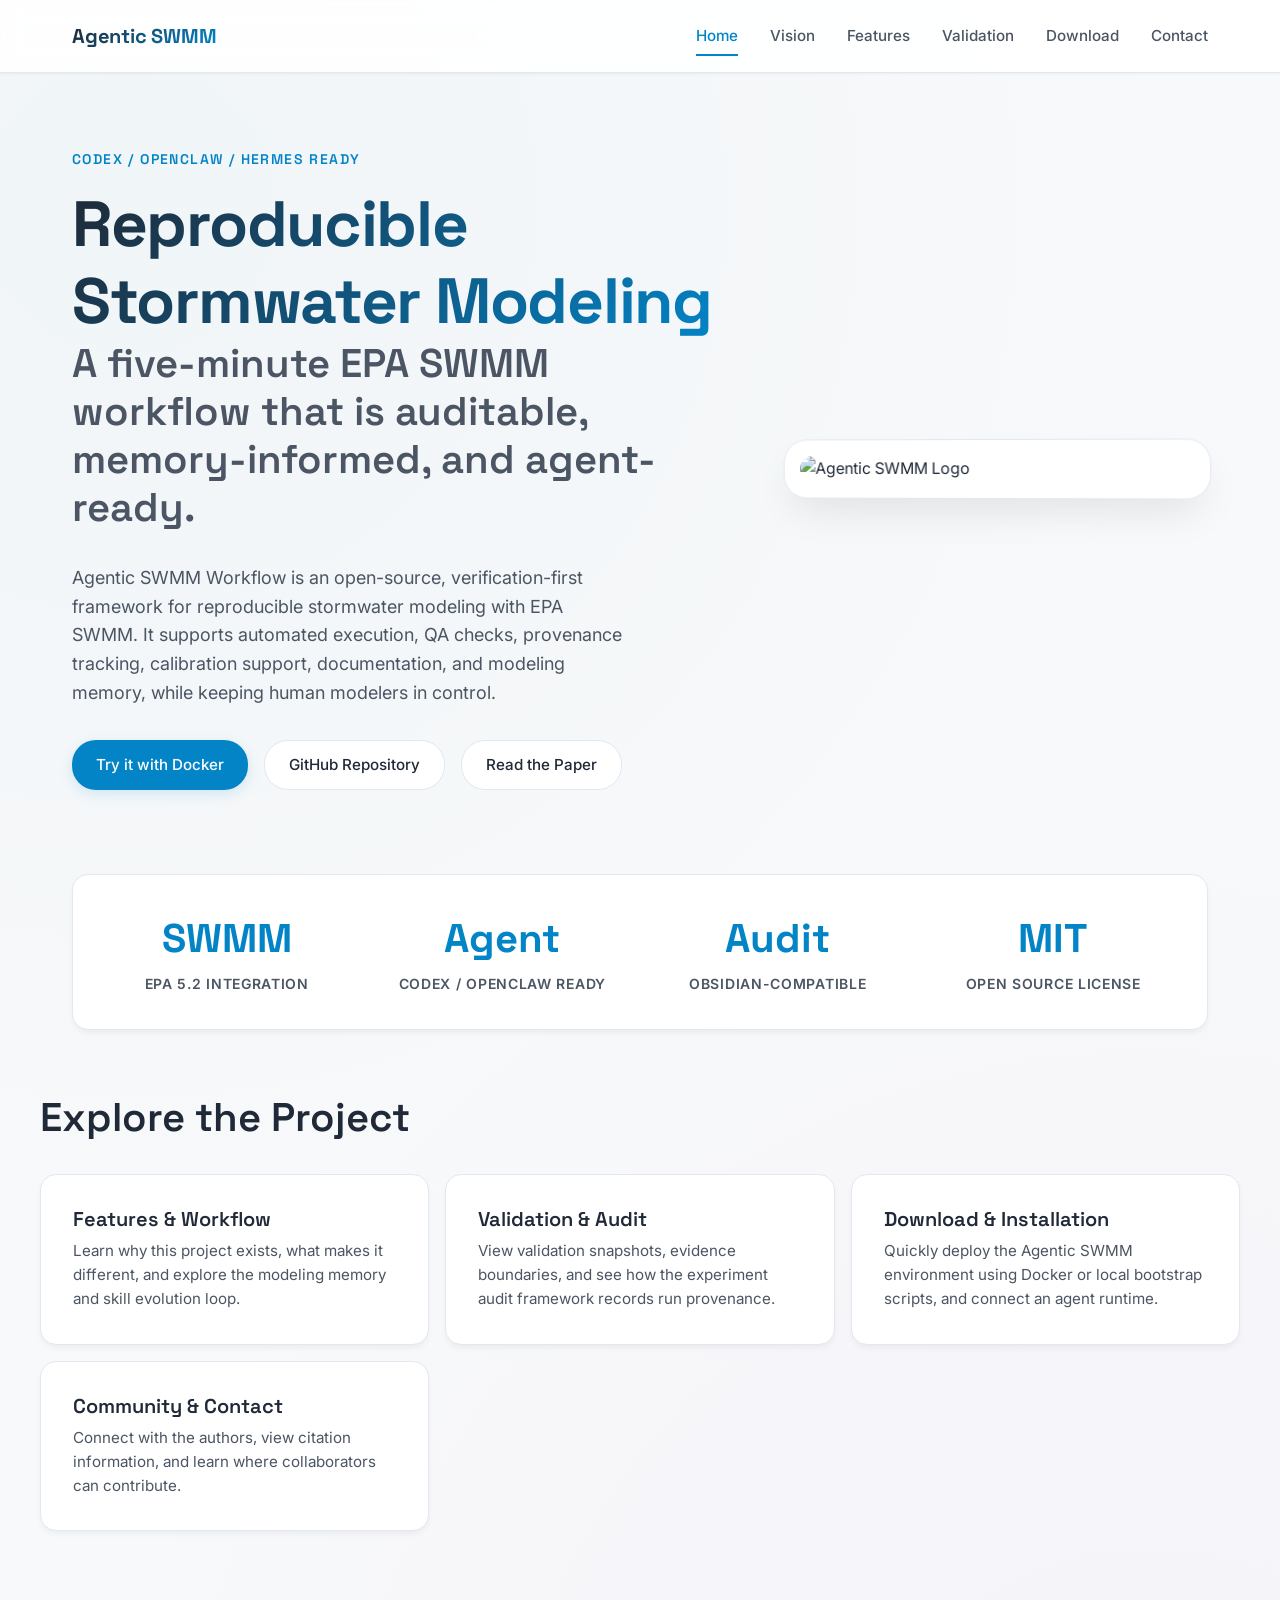
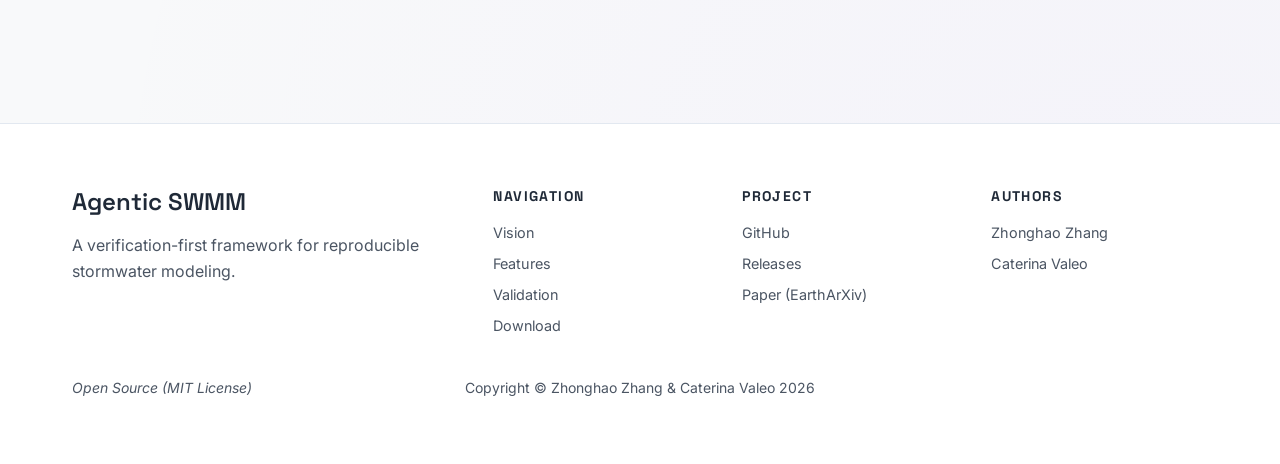
==== index.html @ b085cb1a "Initial commit: Agentic SWMM website and website builder skill" ====
<!DOCTYPE html>
<html lang="en">

<head>
    <meta charset="utf-8" />
    <meta name="viewport" content="width=device-width, initial-scale=1" />
    <link rel="icon" type="image/png" href="assets/favicon.png">
    <title>Agentic SWMM Workflow | Reproducible Stormwater Modeling</title>
    <meta name="description"
        content="An open-source, verification-first framework for reproducible stormwater modeling with EPA SWMM. Codex, OpenClaw, or Hermes ready." />
    <meta name="keywords"
        content="Agentic SWMM, EPA SWMM, Stormwater Modeling, OpenClaw, Codex, Reproducible Workflow">
    
    <!-- Open Graph Meta Tags for LinkedIn/Twitter -->
    <meta property="og:title" content="Agentic SWMM Workflow | Reproducible Stormwater Modeling" />
    <meta property="og:description" content="Moving from simply running models to a memory-informed, auditable, and reproducible stormwater modeling workflow. EPA SWMM agentic wrapper." />
    <meta property="og:image" content="https://raw.githubusercontent.com/Zhonghao1995/agentic-swmm-workflow/main/docs/figs/agentic_swmm_logo.png" />
    <meta property="og:type" content="website" />

    <!-- Fonts -->
    <link rel="preconnect" href="https://fonts.googleapis.com">
    <link rel="preconnect" href="https://fonts.gstatic.com" crossorigin>
    <link
        href="https://fonts.googleapis.com/css2?family=Inter:wght@400;500;600&family=Space+Grotesk:wght@500;600;700&display=swap"
        rel="stylesheet">

    <!-- CSS -->
    <link rel="stylesheet" href="styles.css">
</head>

<body>

    <!-- Navigation -->
    <nav class="navbar">
        <div class="nav-container">
            <a href="index.html" class="nav-brand">
                <span class="text-gradient">Agentic SWMM</span>
            </a>
            <button class="menu-toggle" aria-label="Toggle navigation">☰</button>
            <div class="nav-menu">
                <a href="index.html" class="nav-link active">Home</a>
                <a href="vision.html" class="nav-link">Vision</a>
                <a href="features.html" class="nav-link">Features</a>
                <a href="validation.html" class="nav-link">Validation</a>
                <a href="download.html" class="nav-link">Download</a>
                <a href="contact.html" class="nav-link">Contact</a>
            </div>
        </div>
    </nav>

    <!-- Main Content -->
    <main>
        <!-- Hero Section -->
        <section class="hero">
            <div class="container hero-grid">
                <div class="hero-content">
                    <span class="hero-tagline">Codex / OpenClaw / Hermes Ready</span>
                    <h1 class="text-gradient">Reproducible Stormwater Modeling</h1>
                    <h2 class="hero-subtitle text-muted">A five-minute EPA SWMM workflow that is auditable, memory-informed, and agent-ready.</h2>
                    <p class="hero-description">
                        Agentic SWMM Workflow is an open-source, verification-first framework for reproducible stormwater modeling with EPA SWMM. It supports automated execution, QA checks, provenance tracking, calibration support, documentation, and modeling memory, while keeping human modelers in control.
                    </p>
                    <div class="btn-group">
                        <a href="download.html" class="btn btn-primary">Try it with Docker</a>
                        <a href="https://github.com/Zhonghao1995/agentic-swmm-workflow" target="_blank" class="btn btn-outline">GitHub Repository</a>
                        <a href="https://doi.org/10.31223/X5F47G" target="_blank" class="btn btn-outline">Read the Paper</a>
                    </div>
                </div>
                <div class="hero-visual">
                    <img src="https://raw.githubusercontent.com/Zhonghao1995/agentic-swmm-workflow/main/docs/figs/agentic_swmm_logo.png" alt="Agentic SWMM Logo">
                </div>
            </div>
        </section>

        <!-- Stats Section -->
        <section class="container">
            <div class="stats-grid">
                <div class="stat-item">
                    <span class="stat-number">SWMM</span>
                    <span class="stat-label">EPA 5.2 Integration</span>
                </div>
                <div class="stat-item">
                    <span class="stat-number">Agent</span>
                    <span class="stat-label">Codex / OpenClaw Ready</span>
                </div>
                <div class="stat-item">
                    <span class="stat-number">Audit</span>
                    <span class="stat-label">Obsidian-compatible</span>
                </div>
                <div class="stat-item">
                    <span class="stat-number">MIT</span>
                    <span class="stat-label">Open Source License</span>
                </div>
            </div>
        </section>

        <!-- Featured Actions -->
        <section class="section container">
            <h2>Explore the Project</h2>
            <div class="card-grid">
                <a href="features.html" class="card">
                    <h3 class="card-title">Features & Workflow</h3>
                    <p class="card-text">Learn why this project exists, what makes it different, and explore the modeling memory and skill evolution loop.</p>
                </a>
                <a href="validation.html" class="card">
                    <h3 class="card-title">Validation & Audit</h3>
                    <p class="card-text">View validation snapshots, evidence boundaries, and see how the experiment audit framework records run provenance.</p>
                </a>
                <a href="download.html" class="card">
                    <h3 class="card-title">Download & Installation</h3>
                    <p class="card-text">Quickly deploy the Agentic SWMM environment using Docker or local bootstrap scripts, and connect an agent runtime.</p>
                </a>
                <a href="contact.html" class="card">
                    <h3 class="card-title">Community & Contact</h3>
                    <p class="card-text">Connect with the authors, view citation information, and learn where collaborators can contribute.</p>
                </a>
            </div>
        </section>
    </main>

    <!-- Footer -->
    <footer class="footer">
        <div class="container footer-grid">
            <div class="footer-brand">
                <h2>Agentic SWMM</h2>
                <p class="text-muted">A verification-first framework for reproducible stormwater modeling.</p>
            </div>
            <div class="footer-links">
                <div class="footer-col">
                    <h4>Navigation</h4>
                    <a href="vision.html">Vision</a>
                    <a href="features.html">Features</a>
                    <a href="validation.html">Validation</a>
                    <a href="download.html">Download</a>
                </div>
                <div class="footer-col">
                    <h4>Project</h4>
                    <a href="https://github.com/Zhonghao1995/agentic-swmm-workflow" target="_blank">GitHub</a>
                    <a href="https://github.com/Zhonghao1995/agentic-swmm-workflow/releases/latest" target="_blank">Releases</a>
                    <a href="https://doi.org/10.31223/X5F47G" target="_blank">Paper (EarthArXiv)</a>
                </div>
                <div class="footer-col">
                    <h4>Authors</h4>
                    <a href="https://github.com/Zhonghao1995" target="_blank">Zhonghao Zhang</a>
                    <a href="https://valeoc.ca" target="_blank">Caterina Valeo</a>
                </div>
            </div>
        </div>
        <div class="copyright text-muted text-sm container"
            style="margin-top: 2rem; padding-bottom: 2rem; display: flex; justify-content: space-between; align-items: center; flex-wrap: wrap;">
            <div style="font-style: italic; flex: 1; text-align: left;">Open Source (MIT License)</div>
            <div style="flex: 1; text-align: center;">
                Copyright &copy; Zhonghao Zhang & Caterina Valeo 2026
            </div>
            <div style="flex: 1;"></div>
        </div>
    </footer>

    <script>
        // Simple mobile menu toggle
        document.querySelector('.menu-toggle').addEventListener('click', () => {
            document.querySelector('.nav-menu').classList.toggle('active');
        });
    </script>
</body>
</html>
---- styles.css ----
/* 
   Modern Light Academic Aesthetic 
   Refined for Production - 2024
*/

:root {
    /* Color Palette - LIGHT THEME */
    --bg-deep: #f8f9fa;
    /* Soft Off-White */
    --bg-surface: rgba(255, 255, 255, 0.85);
    --bg-card: #ffffff;
    --bg-card-hover: #f1f5f9;

    --text-primary: #1f2937;
    /* Deep Charcoal */
    --text-secondary: #4b5563;
    /* Slate */
    --text-tertiary: #64748b;

    --accent-primary: #0284c7;
    /* Cerulean Blue */
    --accent-glow: rgba(2, 132, 199, 0.15);

    --border-subtle: #e2e8f0;
    --border-highlight: #bae6fd;

    /* Typography */
    --font-heading: 'Space Grotesk', system-ui, sans-serif;
    --font-body: 'Inter', system-ui, sans-serif;

    /* Spacing */
    --space-xs: 0.5rem;
    --space-sm: 1rem;
    --space-md: 2rem;
    --space-lg: 4rem;
    --space-xl: 8rem;

    /* Radius */
    --radius-sm: 8px;
    --radius-md: 16px;
    --radius-lg: 24px;

    /* Animation */
    --ease-out: cubic-bezier(0.215, 0.61, 0.355, 1);
}

/* Reset & Base */
*,
*::before,
*::after {
    box-sizing: border-box;
    margin: 0;
    padding: 0;
}

html {
    scroll-behavior: smooth;
    font-size: 16px;
}

body {
    background-color: var(--bg-deep);
    color: var(--text-primary);
    font-family: var(--font-body);
    line-height: 1.6;
    overflow-x: hidden;
    background-image:
        radial-gradient(circle at 10% 10%, rgba(2, 132, 199, 0.03) 0%, transparent 50%),
        radial-gradient(circle at 90% 90%, rgba(124, 58, 237, 0.03) 0%, transparent 50%);
    min-height: 100vh;
}

img {
    max-width: 100%;
    display: block;
}

a {
    text-decoration: none;
    color: inherit;
    transition: all 0.2s var(--ease-out);
}

ul {
    list-style: none;
}

/* Typography */
h1,
h2,
h3,
h4,
h5,
h6 {
    font-family: var(--font-heading);
    color: var(--text-primary);
    line-height: 1.2;
}

h1 {
    font-size: clamp(2.5rem, 5vw, 4rem);
    font-weight: 700;
    letter-spacing: -0.02em;
}

h2 {
    font-size: clamp(1.8rem, 4vw, 2.5rem);
    font-weight: 600;
    margin-bottom: var(--space-md);
}

h3 {
    font-size: 1.5rem;
    font-weight: 600;
}

.text-gradient {
    /* More subtle gradient for light mode */
    background: linear-gradient(135deg, var(--text-primary) 0%, var(--accent-primary) 100%);
    -webkit-background-clip: text;
    background-clip: text;
    -webkit-text-fill-color: transparent;
}

.text-muted {
    color: var(--text-secondary);
}

.text-sm {
    font-size: 0.875rem;
}

/* Components: Navigation */
.navbar {
    position: fixed;
    top: 0;
    left: 0;
    width: 100%;
    z-index: 1000;
    padding: var(--space-sm) 0;
    background: rgba(255, 255, 255, 0.9);
    backdrop-filter: blur(12px);
    border-bottom: 1px solid var(--border-subtle);
    box-shadow: 0 1px 3px rgba(0, 0, 0, 0.05);
    /* Added subtle shadow */
}

/* Language Switcher */
.language-switcher {
    padding: 2px;
    background: var(--bg-deep);
    border: 1px solid var(--border-subtle);
    border-radius: 999px;
    display: flex;
    gap: 4px;
}

.lang-btn {
    padding: 4px 12px;
    border-radius: 999px;
    font-size: 0.8rem;
    font-weight: 500;
    color: var(--text-secondary);
    transition: all 0.2s;
    cursor: pointer;
    line-height: 1.2;
}

.lang-btn:hover {
    color: var(--text-primary);
}

.lang-btn.active {
    background: #fff;
    color: var(--accent-primary);
    box-shadow: 0 1px 3px rgba(0, 0, 0, 0.1);
    font-weight: 600;
}

.nav-container {
    max-width: 1200px;
    margin: 0 auto;
    padding: 0 var(--space-md);
    display: flex;
    justify-content: space-between;
    align-items: center;
}

.nav-brand {
    font-family: var(--font-heading);
    font-weight: 700;
    font-size: 1.25rem;
    letter-spacing: -0.01em;
}

.nav-menu {
    display: flex;
    gap: var(--space-md);
}

.nav-link {
    font-size: 0.95rem;
    color: var(--text-secondary);
    position: relative;
    padding: 0.5rem 0;
    font-weight: 500;
}

.nav-link::after {
    content: '';
    position: absolute;
    bottom: 0;
    left: 0;
    width: 0;
    height: 2px;
    background: var(--accent-primary);
    transition: width 0.3s var(--ease-out);
}

.nav-link:hover,
.nav-link.active {
    color: var(--accent-primary);
    /* Changed to accent color for better visibility */
}

.nav-link:hover::after,
.nav-link.active::after {
    width: 100%;
}

/* Mobile Menu Toggle */
.menu-toggle {
    display: none;
    background: none;
    border: none;
    color: var(--text-primary);
    font-size: 1.5rem;
    cursor: pointer;
}

/* Layout Containers */
.container {
    max-width: 1200px;
    margin: 0 auto;
    padding: 0 var(--space-md);
}

.section {
    padding: var(--space-lg) 0;
    /* Reduced vertical padding for density */
}

/* Hero Section */
.hero {
    min-height: 90vh;
    display: flex;
    align-items: center;
    padding-top: var(--space-xl);
}

.hero-grid {
    display: grid;
    grid-template-columns: 1.2fr 0.8fr;
    gap: var(--space-lg);
    align-items: center;
}

.hero-content {
    animation: fadeIn 0.8s var(--ease-out);
}

.hero-tagline {
    font-family: var(--font-heading);
    text-transform: uppercase;
    letter-spacing: 0.1em;
    font-size: 0.875rem;
    color: var(--accent-primary);
    margin-bottom: var(--space-sm);
    display: block;
    font-weight: 600;
}

.hero-description {
    font-size: 1.125rem;
    color: var(--text-secondary);
    margin-bottom: var(--space-md);
    max-width: 50ch;
}

.btn-group {
    display: flex;
    gap: var(--space-sm);
}

.btn {
    display: inline-flex;
    align-items: center;
    justify-content: center;
    padding: 0.75rem 1.5rem;
    border-radius: var(--radius-lg);
    font-weight: 500;
    transition: all 0.3s var(--ease-out);
    font-size: 0.95rem;
}

.btn-primary {
    background: var(--accent-primary);
    color: #fff;
    /* White text for primary button */
    box-shadow: 0 4px 14px var(--accent-glow);
}

.btn-primary:hover {
    transform: translateY(-2px);
    box-shadow: 0 6px 20px var(--accent-glow);
    background: #0ea5e9;
    /* Slightly lighter shade on hover */
}

.btn-outline {
    border: 1px solid var(--border-subtle);
    background: #fff;
    color: var(--text-primary);
}

.btn-outline:hover {
    border-color: var(--accent-primary);
    color: var(--accent-primary);
    background: var(--bg-deep);
}

/* Hero Visual */
.hero-visual {
    position: relative;
    padding: var(--space-sm);
    background: #fff;
    border: 1px solid var(--border-subtle);
    border-radius: var(--radius-lg);
    box-shadow: 0 20px 40px -10px rgba(0, 0, 0, 0.1);
    transform: perspective(1000px) rotateY(-5deg);
    transition: transform 0.5s var(--ease-out);
    animation: float 6s ease-in-out infinite;
}

.hero-visual:hover {
    transform: perspective(1000px) rotateY(0deg);
}

.hero-visual img {
    border-radius: calc(var(--radius-lg) - 4px);
    width: 100%;
    height: auto;
}

/* Cards */
.card-grid {
    display: grid;
    grid-template-columns: repeat(auto-fit, minmax(320px, 1fr));
    /* Increased min-width for density */
    gap: var(--space-sm);
    /* Tighter gap */
}

.card {
    background: var(--bg-card);
    border: 1px solid var(--border-subtle);
    border-radius: var(--radius-md);
    padding: var(--space-md);
    transition: all 0.3s var(--ease-out);
    position: relative;
    overflow: hidden;
    box-shadow: 0 4px 6px -1px rgba(0, 0, 0, 0.05);
}

.card:hover {
    border-color: var(--accent-primary);
    transform: translateY(-5px);
    box-shadow: 0 10px 30px -5px rgba(0, 0, 0, 0.1);
}

.card-title {
    font-size: 1.25rem;
    margin-bottom: var(--space-xs);
    color: var(--text-primary);
}

.card-meta {
    font-size: 0.875rem;
    color: var(--accent-primary);
    margin-bottom: var(--space-sm);
    display: block;
    font-weight: 500;
}

.card-text {
    color: var(--text-secondary);
    font-size: 0.95rem;
}

/* Stats */
.stats-grid {
    display: grid;
    grid-template-columns: repeat(4, 1fr);
    gap: var(--space-md);
    margin-top: var(--space-lg);
    padding: var(--space-md);
    background: #fff;
    border: 1px solid var(--border-subtle);
    border-radius: var(--radius-md);
    box-shadow: 0 4px 6px -1px rgba(0, 0, 0, 0.05);
}

.stat-item {
    text-align: center;
}

.stat-number {
    font-family: var(--font-heading);
    font-size: 2.5rem;
    font-weight: 700;
    color: var(--accent-primary);
    display: block;
}

.stat-label {
    font-size: 0.875rem;
    color: var(--text-secondary);
    text-transform: uppercase;
    letter-spacing: 0.05em;
    font-weight: 600;
}

/* News List */
.news-item {
    display: flex;
    gap: var(--space-md);
    padding: var(--space-md) 0;
    border-bottom: 1px solid var(--border-subtle);
    align-items: baseline;
}

.news-date {
    font-family: var(--font-heading);
    color: var(--accent-primary);
    font-weight: 600;
    min-width: 100px;
}

.news-content h3 {
    font-size: 1.1rem;
    margin-bottom: 0.25rem;
}

/* Scrolling News Ticker */
.news-ticker-section {
    width: 100%;
    background: #fff;
    border-top: 1px solid var(--border-subtle);
    border-bottom: 1px solid var(--border-subtle);
    padding: 0.75rem 0;
    overflow: hidden;
    position: relative;
    margin-bottom: var(--space-lg);
}

.ticker-wrap {
    width: 100%;
    overflow: hidden;
    white-space: nowrap;
}

.ticker {
    display: inline-block;
    animation: ticker 60s linear infinite;
    padding-left: 100%;
    /* Start off-screen */
}

.ticker-item {
    display: inline-block;
    padding: 0 2rem;
    font-size: 0.95rem;
    color: var(--text-secondary);
    border-right: 1px solid var(--border-subtle);
}

.ticker-item strong {
    color: var(--accent-primary);
    margin-right: 0.5rem;
}

@keyframes ticker {
    0% {
        transform: translate3d(0, 0, 0);
    }

    100% {
        transform: translate3d(-100%, 0, 0);
    }
}

/* Footer */
.footer {
    border-top: 1px solid var(--border-subtle);
    padding: var(--space-lg) 0 var(--space-md);
    margin-top: var(--space-xl);
    background: #fff;
}

.footer-grid {
    display: grid;
    grid-template-columns: 1fr 2fr;
    gap: var(--space-lg);
}

.footer-brand h2 {
    font-size: 1.5rem;
    margin-bottom: var(--space-sm);
}

.footer-links {
    display: grid;
    grid-template-columns: repeat(3, 1fr);
    gap: var(--space-md);
}

.footer-col h4 {
    color: var(--text-primary);
    font-size: 0.875rem;
    text-transform: uppercase;
    margin-bottom: var(--space-sm);
    letter-spacing: 0.1em;
    font-weight: 700;
}

.footer-col a {
    display: block;
    color: var(--text-secondary);
    margin-bottom: 0.5rem;
    font-size: 0.9rem;
}

.footer-col a:hover {
    color: var(--accent-primary);
}

/* Animations */
@keyframes fadeIn {
    from {
        opacity: 0;
        transform: translateY(20px);
    }

    to {
        opacity: 1;
        transform: translateY(0);
    }
}

@keyframes float {

    0%,
    100% {
        transform: perspective(1000px) rotateY(-5deg) translateY(0);
    }

    50% {
        transform: perspective(1000px) rotateY(-5deg) translateY(-15px);
    }
}

/* Responsive */
@media (max-width: 768px) {
    .menu-toggle {
        display: block;
    }

    .container,
    .nav-container {
        padding-left: 1rem;
        padding-right: 1rem;
    }

    /* Fix Hero Button Group on Mobile */
    .btn-group {
        flex-wrap: wrap;
        gap: 0.5rem;
    }

    .btn {
        /* Ensure buttons don't overflow */
        flex: 1 1 auto;
        text-align: center;
        justify-content: center;
        padding: 0.6rem 1rem;
    }

    /* Reduce White Space on Mobile */
    .section {
        padding: var(--space-md) 0;
    }

    .hero {
        min-height: auto;
        padding-top: var(--space-lg);
        padding-bottom: var(--space-lg);
    }

    .hero h1 {
        font-size: 2.5rem;
    }

    .stats-grid {
        grid-template-columns: 1fr 1fr;
        gap: var(--space-sm);
        margin-top: var(--space-md);
        padding: var(--space-md);
    }

    /* Ensure no horizontal scroll */
    body {
        overflow-x: hidden;
        width: 100%;
    }


    .nav-menu {
        position: fixed;
        top: 60px;
        left: 0;
        width: 100%;
        background: #fff;
        flex-direction: column;
        padding: var(--space-lg) var(--space-md);
        gap: 1.5rem;
        text-align: center;
        border-bottom: 1px solid var(--border-subtle);
        transform: translateY(-120%);
        transition: transform 0.3s cubic-bezier(0.16, 1, 0.3, 1);
        box-shadow: 0 10px 25px -5px rgba(0, 0, 0, 0.1);
        z-index: 2000;
        color: var(--text-primary);
        overflow-y: auto;
        max-height: 80vh;
    }

    .nav-menu.active {
        transform: translateY(0);
    }

    .hero-grid {
        grid-template-columns: 1fr;
    }

    .hero-visual {
        order: -1;
        max-width: 400px;
        margin: 0 auto var(--space-md);
        transform: none;
        animation: none;
    }

    .stats-grid {
        grid-template-columns: repeat(2, 1fr);
    }

    .footer-grid {
        grid-template-columns: 1fr;
    }

    .footer-links {
        grid-template-columns: 1fr 1fr;
    }
}

/* Status Card */
.status-card {
    background: linear-gradient(135deg, rgba(8, 145, 178, 0.05) 0%, rgba(37, 99, 235, 0.05) 100%);
    border-left: 4px solid var(--accent-primary);
    padding: 1.5rem;
    border-radius: var(--radius-sm);
    margin-bottom: var(--space-md);
    box-shadow: 0 4px 6px -1px rgba(0, 0, 0, 0.05);
}

.status-badge {
    display: inline-block;
    background: var(--accent-primary);
    color: white;
    font-size: 0.75rem;
    font-weight: 600;
    padding: 0.25rem 0.75rem;
    border-radius: 9999px;
    margin-bottom: 0.75rem;
    text-transform: uppercase;
    letter-spacing: 0.05em;
}

.status-text {
    font-size: 1.05rem;
    line-height: 1.6;
    color: var(--text-primary);
    margin: 0;
}

.news-list-container {
    display: flex;
    flex-direction: column;
    gap: var(--space-lg);
    max-width: 900px;
    margin: 0 auto;
}

.news-card-full {
    display: flex;
    flex-direction: column;
    background: #fff;
    border: 1px solid var(--border-subtle);
    border-radius: var(--radius-md);
    overflow: hidden;
    transition: all 0.3s var(--ease-out);
    box-shadow: 0 4px 6px -1px rgba(0, 0, 0, 0.05);
}

.news-card-full:hover {
    transform: translateY(-5px);
    box-shadow: 0 10px 30px -5px rgba(0, 0, 0, 0.1);
    border-color: var(--accent-primary);
}

.news-img-container {
    width: 100%;
    height: 250px;
    overflow: hidden;
    position: relative;
    background: var(--bg-deep);
}

.news-card-body {
    padding: var(--space-md);
    flex: 1;
    display: flex;
    flex-direction: column;
    justify-content: center;
}

.news-tag {
    font-size: 0.75rem;
    font-weight: 700;
    color: var(--accent-primary);
    text-transform: uppercase;
    letter-spacing: 0.1em;
    margin-bottom: var(--space-sm);
    display: inline-block;
    background: var(--bg-deep);
    padding: 0.25rem 0.75rem;
    border-radius: 999px;
    align-self: flex-start;
}

@media (min-width: 768px) {
    .news-card-full {
        flex-direction: row;
        align-items: stretch;
    }

    .news-img-container {
        width: 350px;
        /* Fixed width for desktop */
        height: auto;
        flex-shrink: 0;
    }
}
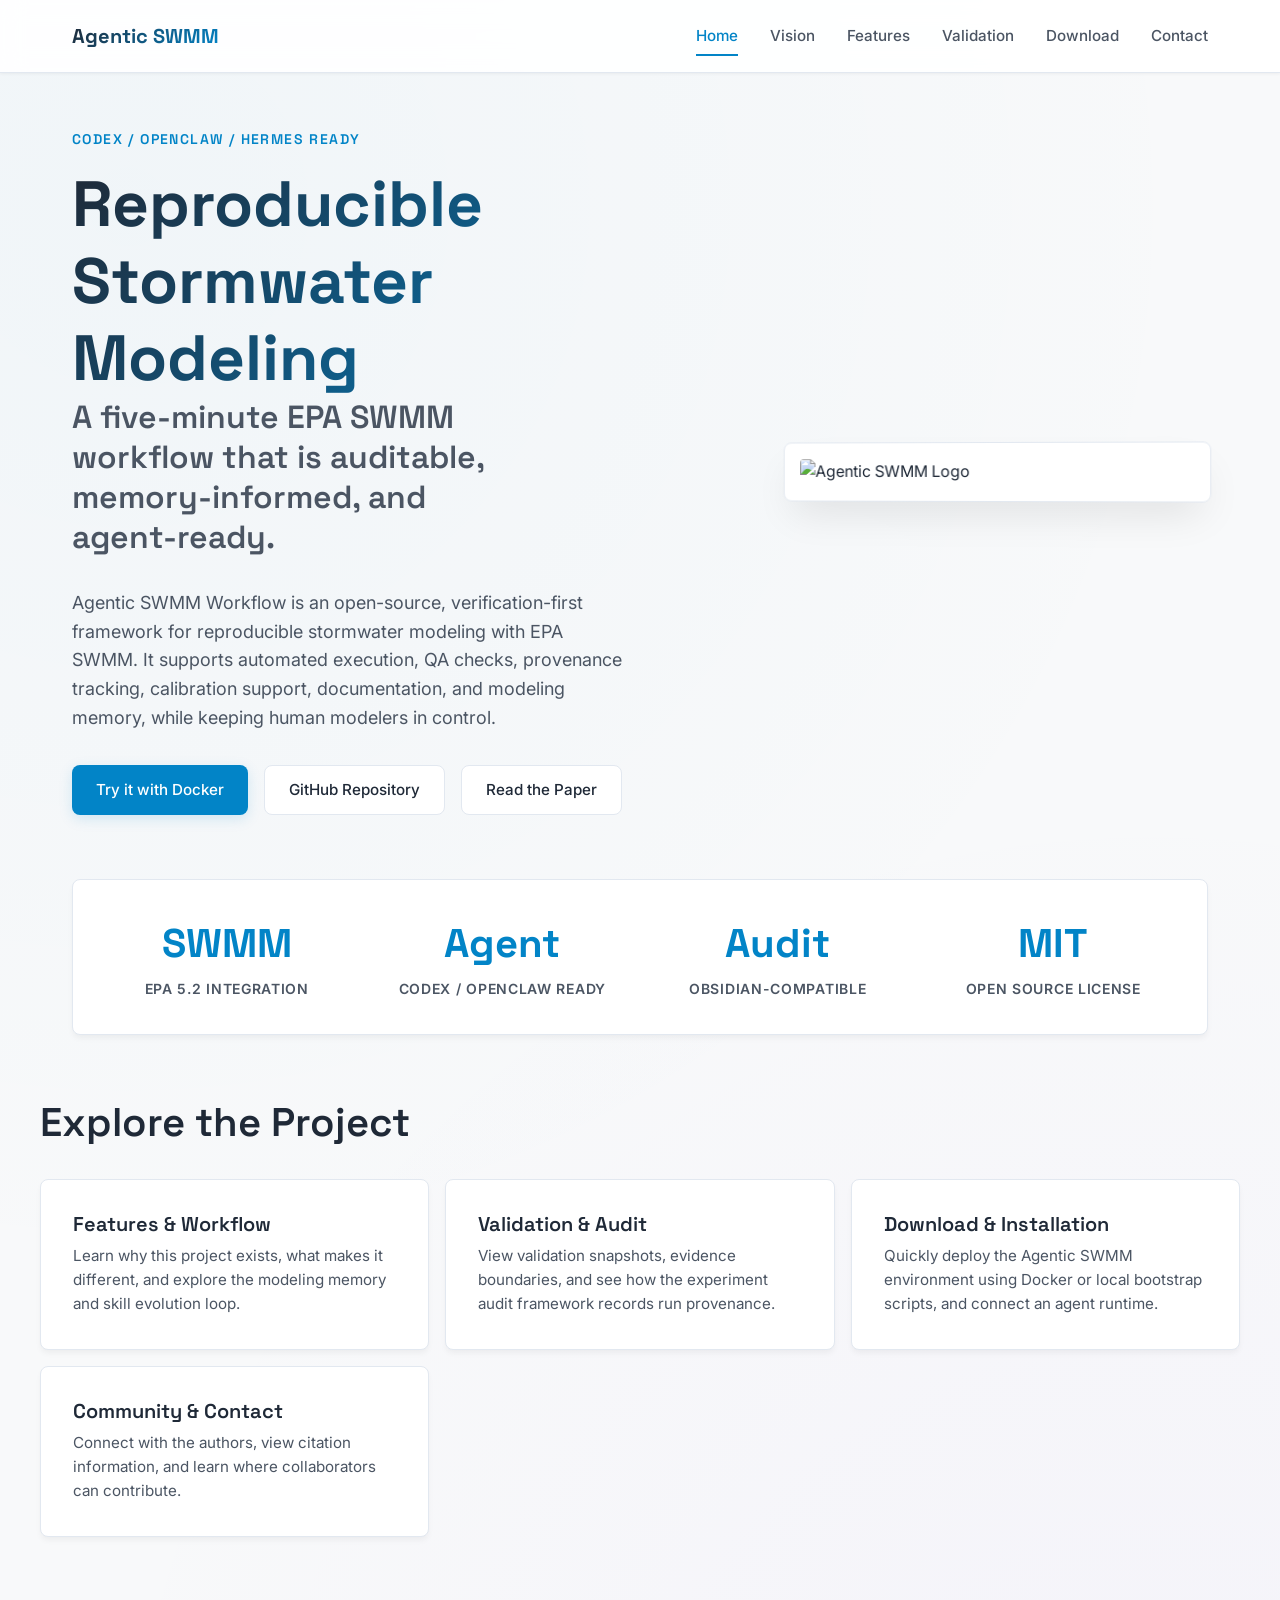
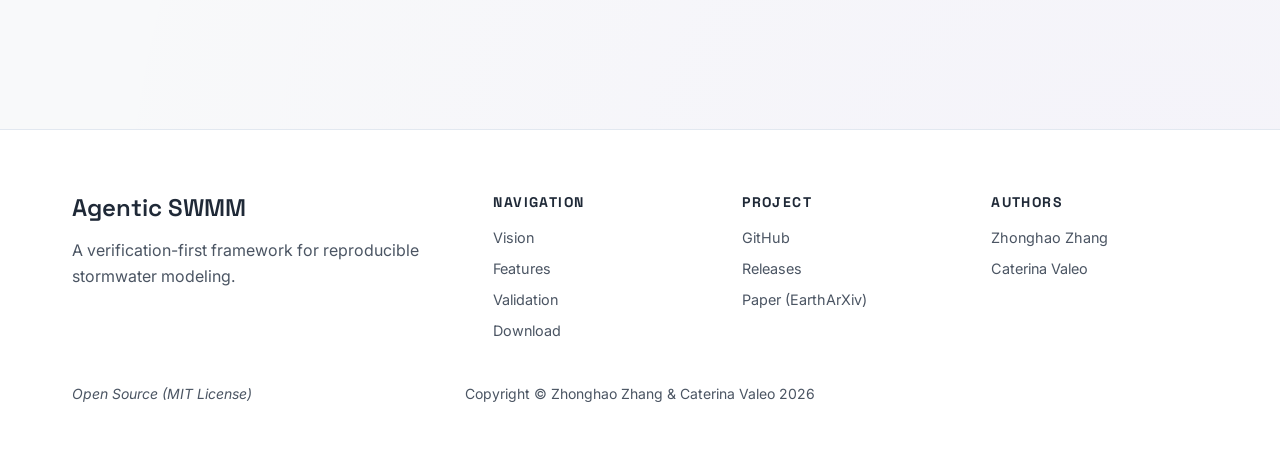
==== commit 0621897c: "Polish website layout and navigation" ====
--- a/index.html
+++ b/index.html
@@ -36,7 +36,7 @@
             <a href="index.html" class="nav-brand">
                 <span class="text-gradient">Agentic SWMM</span>
             </a>
-            <button class="menu-toggle" aria-label="Toggle navigation">☰</button>
+            <button class="menu-toggle" aria-label="Toggle navigation" aria-expanded="false">☰</button>
             <div class="nav-menu">
                 <a href="index.html" class="nav-link active">Home</a>
                 <a href="vision.html" class="nav-link">Vision</a>
@@ -146,21 +146,15 @@
                 </div>
             </div>
         </div>
-        <div class="copyright text-muted text-sm container"
-            style="margin-top: 2rem; padding-bottom: 2rem; display: flex; justify-content: space-between; align-items: center; flex-wrap: wrap;">
-            <div style="font-style: italic; flex: 1; text-align: left;">Open Source (MIT License)</div>
-            <div style="flex: 1; text-align: center;">
+        <div class="copyright text-muted text-sm container">
+            <div class="copyright-license">Open Source (MIT License)</div>
+            <div class="copyright-text">
                 Copyright &copy; Zhonghao Zhang & Caterina Valeo 2026
             </div>
-            <div style="flex: 1;"></div>
+            <div></div>
         </div>
     </footer>
 
-    <script>
-        // Simple mobile menu toggle
-        document.querySelector('.menu-toggle').addEventListener('click', () => {
-            document.querySelector('.nav-menu').classList.toggle('active');
-        });
-    </script>
+    <script src="assets/js/nav.js" defer></script>
 </body>
 </html>
--- a/styles.css
+++ b/styles.css
@@ -37,8 +37,8 @@
 
     /* Radius */
     --radius-sm: 8px;
-    --radius-md: 16px;
-    --radius-lg: 24px;
+    --radius-md: 8px;
+    --radius-lg: 8px;
 
     /* Animation */
     --ease-out: cubic-bezier(0.215, 0.61, 0.355, 1);
@@ -100,7 +100,7 @@
 h1 {
     font-size: clamp(2.5rem, 5vw, 4rem);
     font-weight: 700;
-    letter-spacing: -0.02em;
+    letter-spacing: 0;
 }
 
 h2 {
@@ -112,6 +112,11 @@
 h3 {
     font-size: 1.5rem;
     font-weight: 600;
+}
+
+code {
+    font-family: ui-monospace, SFMono-Regular, Consolas, "Liberation Mono", Menlo, monospace;
+    font-size: 0.95em;
 }
 
 .text-gradient {
@@ -190,7 +195,7 @@
     font-family: var(--font-heading);
     font-weight: 700;
     font-size: 1.25rem;
-    letter-spacing: -0.01em;
+    letter-spacing: 0;
 }
 
 .nav-menu {
@@ -250,6 +255,165 @@
     /* Reduced vertical padding for density */
 }
 
+.page-main {
+    padding-top: var(--space-xl);
+}
+
+.page-title {
+    text-align: center;
+    margin-bottom: 1rem;
+}
+
+.content-section {
+    max-width: 900px;
+    margin: 0 auto;
+    padding: 2rem 0;
+}
+
+.content-section-wide {
+    max-width: 1000px;
+}
+
+.content-section h2 {
+    color: var(--accent-primary);
+    margin-top: 2rem;
+}
+
+.content-section p,
+.content-section li {
+    margin-bottom: 1rem;
+    color: var(--text-secondary);
+    font-size: 1.05rem;
+}
+
+.content-section p {
+    line-height: 1.7;
+}
+
+.content-section ul,
+.content-section ol {
+    margin-left: 1.5rem;
+    margin-bottom: 2rem;
+    padding-left: 1rem;
+}
+
+.content-section img {
+    border: 1px solid var(--border-subtle);
+    border-radius: var(--radius-md);
+    margin: 2rem 0;
+    width: 100%;
+}
+
+.highlight-box {
+    background: var(--bg-card);
+    padding: 2rem;
+    border-left: 4px solid var(--accent-primary);
+    border-radius: var(--radius-md);
+    margin: 2rem 0;
+    box-shadow: 0 4px 6px -1px rgba(0, 0, 0, 0.05);
+}
+
+.highlight-box p {
+    margin-bottom: 0;
+    color: var(--text-primary);
+    font-weight: 500;
+    font-style: italic;
+}
+
+.cta-row {
+    display: flex;
+    justify-content: center;
+    gap: var(--space-sm);
+    flex-wrap: wrap;
+    margin-top: 3rem;
+}
+
+.download-cta {
+    text-align: center;
+    margin: 2rem 0;
+}
+
+.download-cta .btn {
+    font-size: 1.1rem;
+    padding: 1rem 2rem;
+}
+
+.code-block {
+    background: var(--text-primary);
+    color: #e2e8f0;
+    padding: 1rem;
+    border-radius: var(--radius-sm);
+    overflow-x: auto;
+    margin: 1rem 0 2rem;
+}
+
+.code-block code {
+    font-size: 0.95rem;
+}
+
+.citation-block {
+    background: var(--bg-card);
+    color: var(--text-primary);
+    padding: 1.5rem;
+    border: 1px solid var(--border-subtle);
+    border-radius: var(--radius-md);
+    margin: 1rem 0 2rem;
+    box-shadow: 0 4px 6px -1px rgba(0, 0, 0, 0.05);
+}
+
+.inline-link {
+    color: var(--accent-primary);
+}
+
+details {
+    background: var(--bg-card);
+    padding: 1rem;
+    border: 1px solid var(--border-subtle);
+    border-radius: var(--radius-sm);
+    margin-bottom: 1rem;
+}
+
+summary {
+    font-weight: 600;
+    color: var(--text-primary);
+    font-size: 1.1rem;
+    cursor: pointer;
+}
+
+.table-wrap {
+    width: 100%;
+    overflow-x: auto;
+    margin: 2rem 0;
+    border: 1px solid var(--border-subtle);
+    border-radius: var(--radius-md);
+    background: #fff;
+    box-shadow: 0 4px 6px -1px rgba(0, 0, 0, 0.05);
+}
+
+.data-table {
+    width: 100%;
+    min-width: 720px;
+    border-collapse: collapse;
+}
+
+.data-table th,
+.data-table td {
+    padding: 1rem;
+    border-bottom: 1px solid var(--border-subtle);
+    text-align: left;
+    vertical-align: top;
+}
+
+.data-table th {
+    background: var(--bg-card-hover);
+    color: var(--accent-primary);
+    font-family: var(--font-heading);
+}
+
+.data-table td {
+    color: var(--text-secondary);
+}
+
 /* Hero Section */
 .hero {
     min-height: 90vh;
@@ -285,6 +449,13 @@
     color: var(--text-secondary);
     margin-bottom: var(--space-md);
     max-width: 50ch;
+}
+
+.hero-subtitle {
+    font-size: clamp(1.35rem, 2.5vw, 2rem);
+    line-height: 1.25;
+    margin: 0 0 var(--space-md);
+    max-width: 22ch;
 }
 
 .btn-group {
@@ -301,6 +472,8 @@
     font-weight: 500;
     transition: all 0.3s var(--ease-out);
     font-size: 0.95rem;
+    text-align: center;
+    min-height: 44px;
 }
 
 .btn-primary {
@@ -544,6 +717,23 @@
     color: var(--accent-primary);
 }
 
+.copyright {
+    margin-top: 2rem;
+    padding-bottom: 2rem;
+    display: grid;
+    grid-template-columns: 1fr auto 1fr;
+    gap: var(--space-sm);
+    align-items: center;
+}
+
+.copyright-license {
+    font-style: italic;
+}
+
+.copyright-text {
+    text-align: center;
+}
+
 /* Animations */
 @keyframes fadeIn {
     from {
@@ -589,7 +779,7 @@
 
     .btn {
         /* Ensure buttons don't overflow */
-        flex: 1 1 auto;
+        flex: 1 1 100%;
         text-align: center;
         justify-content: center;
         padding: 0.6rem 1rem;
@@ -671,6 +861,16 @@
     .footer-links {
         grid-template-columns: 1fr 1fr;
     }
+
+    .copyright {
+        grid-template-columns: 1fr;
+        text-align: center;
+    }
+
+    .copyright-license,
+    .copyright-text {
+        text-align: center;
+    }
 }
 
 /* Status Card */
@@ -770,4 +970,4 @@
         height: auto;
         flex-shrink: 0;
     }
-}+}
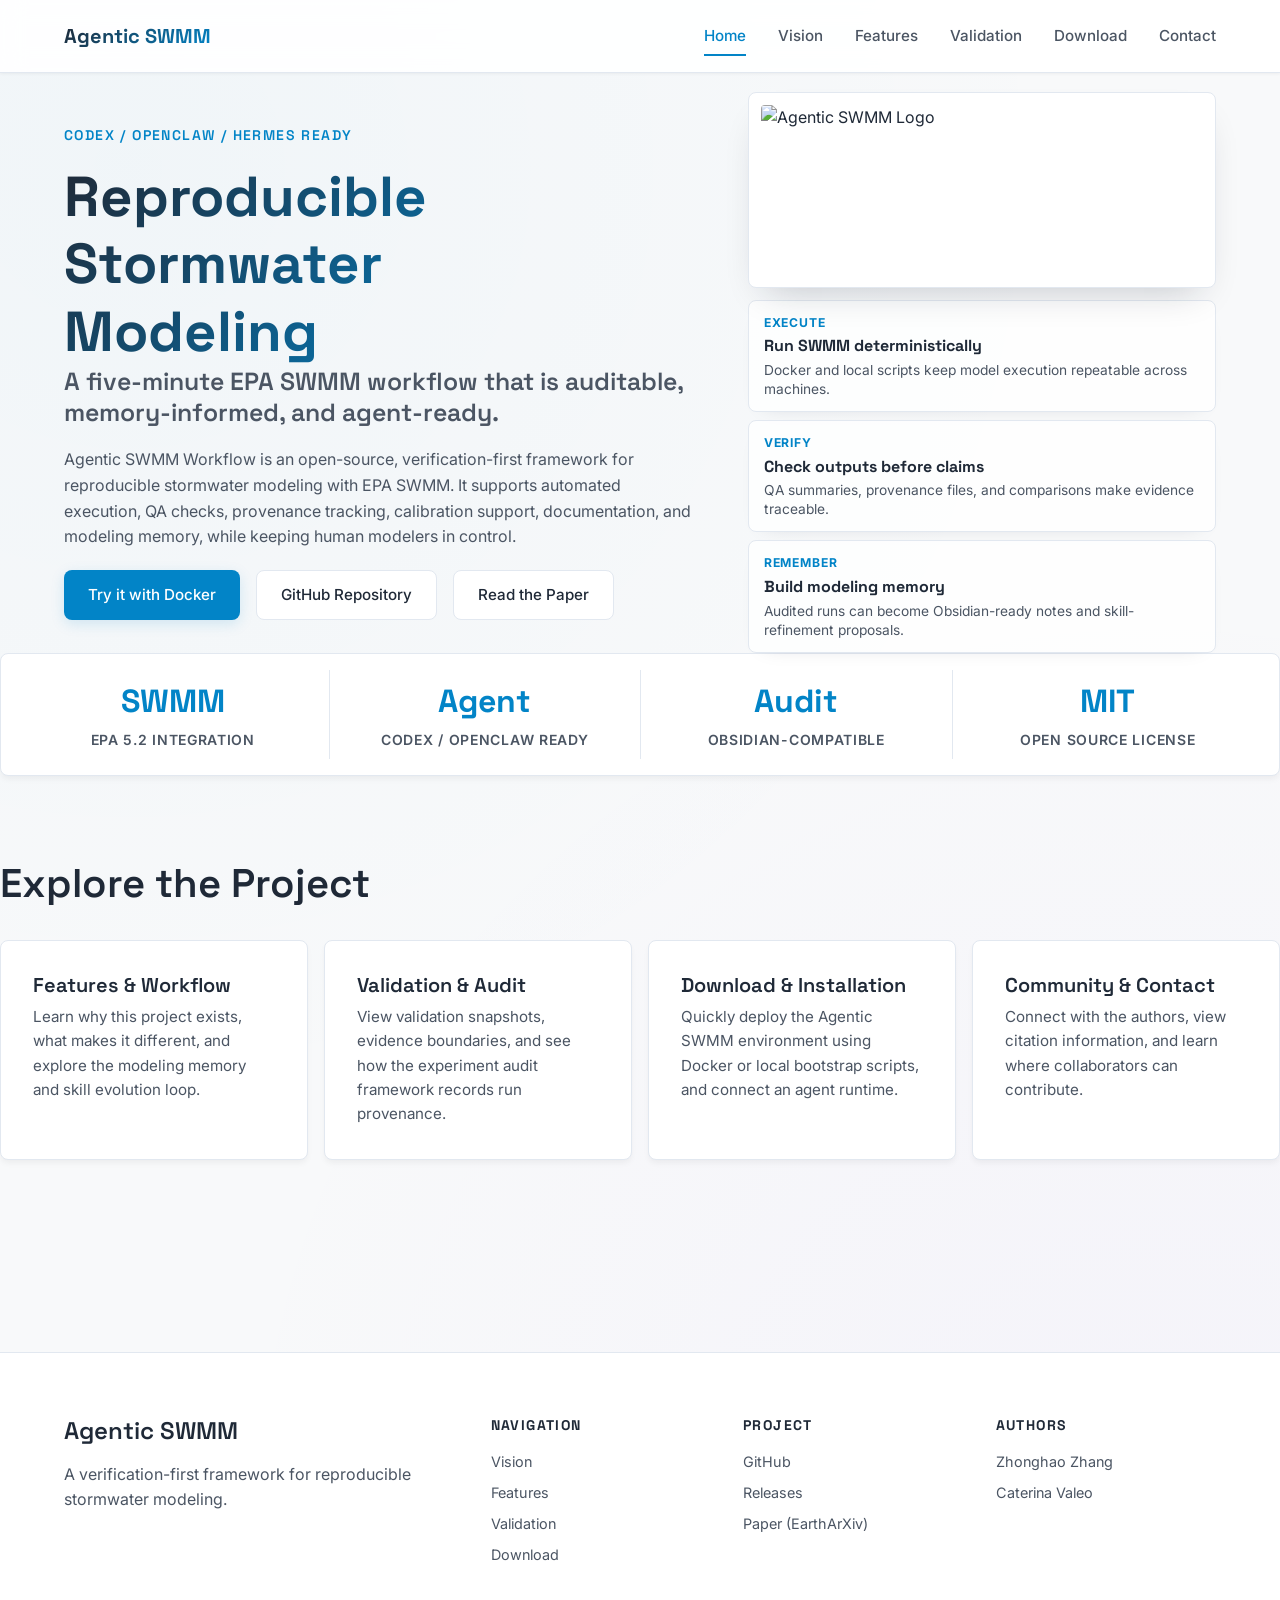
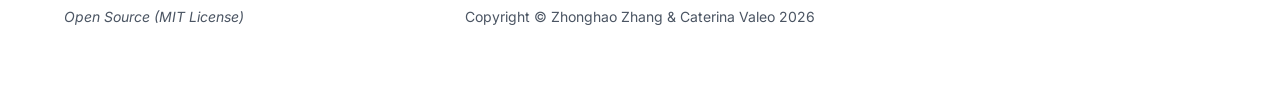
==== commit 1dc71901: "Redesign homepage density and hero layout" ====
--- a/index.html
+++ b/index.html
@@ -25,7 +25,7 @@
         rel="stylesheet">
 
     <!-- CSS -->
-    <link rel="stylesheet" href="styles.css">
+    <link rel="stylesheet" href="styles.css?v=denser-homepage">
 </head>
 
 <body>
@@ -52,7 +52,7 @@
     <main>
         <!-- Hero Section -->
         <section class="hero">
-            <div class="container hero-grid">
+            <div class="container hero-layout">
                 <div class="hero-content">
                     <span class="hero-tagline">Codex / OpenClaw / Hermes Ready</span>
                     <h1 class="text-gradient">Reproducible Stormwater Modeling</h1>
@@ -66,36 +66,51 @@
                         <a href="https://doi.org/10.31223/X5F47G" target="_blank" class="btn btn-outline">Read the Paper</a>
                     </div>
                 </div>
-                <div class="hero-visual">
-                    <img src="https://raw.githubusercontent.com/Zhonghao1995/agentic-swmm-workflow/main/docs/figs/agentic_swmm_logo.png" alt="Agentic SWMM Logo">
+                <aside class="hero-panel" aria-label="Agentic SWMM highlights">
+                    <div class="hero-visual">
+                        <img src="https://raw.githubusercontent.com/Zhonghao1995/agentic-swmm-workflow/main/docs/figs/agentic_swmm_logo.png" alt="Agentic SWMM Logo">
+                    </div>
+                    <div class="workflow-list">
+                        <div class="workflow-item">
+                            <span class="workflow-kicker">Execute</span>
+                            <strong>Run SWMM deterministically</strong>
+                            <p>Docker and local scripts keep model execution repeatable across machines.</p>
+                        </div>
+                        <div class="workflow-item">
+                            <span class="workflow-kicker">Verify</span>
+                            <strong>Check outputs before claims</strong>
+                            <p>QA summaries, provenance files, and comparisons make evidence traceable.</p>
+                        </div>
+                        <div class="workflow-item">
+                            <span class="workflow-kicker">Remember</span>
+                            <strong>Build modeling memory</strong>
+                            <p>Audited runs can become Obsidian-ready notes and skill-refinement proposals.</p>
+                        </div>
+                    </div>
                 </div>
-            </div>
-        </section>
-
-        <!-- Stats Section -->
-        <section class="container">
-            <div class="stats-grid">
-                <div class="stat-item">
-                    <span class="stat-number">SWMM</span>
-                    <span class="stat-label">EPA 5.2 Integration</span>
-                </div>
-                <div class="stat-item">
-                    <span class="stat-number">Agent</span>
-                    <span class="stat-label">Codex / OpenClaw Ready</span>
-                </div>
-                <div class="stat-item">
-                    <span class="stat-number">Audit</span>
-                    <span class="stat-label">Obsidian-compatible</span>
-                </div>
-                <div class="stat-item">
-                    <span class="stat-number">MIT</span>
-                    <span class="stat-label">Open Source License</span>
+                <div class="stats-grid compact-stats">
+                    <div class="stat-item">
+                        <span class="stat-number">SWMM</span>
+                        <span class="stat-label">EPA 5.2 Integration</span>
+                    </div>
+                    <div class="stat-item">
+                        <span class="stat-number">Agent</span>
+                        <span class="stat-label">Codex / OpenClaw Ready</span>
+                    </div>
+                    <div class="stat-item">
+                        <span class="stat-number">Audit</span>
+                        <span class="stat-label">Obsidian-compatible</span>
+                    </div>
+                    <div class="stat-item">
+                        <span class="stat-number">MIT</span>
+                        <span class="stat-label">Open Source License</span>
+                    </div>
                 </div>
             </div>
         </section>
 
         <!-- Featured Actions -->
-        <section class="section container">
+        <section class="section section-tight container">
             <h2>Explore the Project</h2>
             <div class="card-grid">
                 <a href="features.html" class="card">
--- a/styles.css
+++ b/styles.css
@@ -183,9 +183,9 @@
 }
 
 .nav-container {
-    max-width: 1200px;
+    max-width: 1500px;
     margin: 0 auto;
-    padding: 0 var(--space-md);
+    padding: 0 clamp(1.5rem, 5vw, 4rem);
     display: flex;
     justify-content: space-between;
     align-items: center;
@@ -245,14 +245,18 @@
 
 /* Layout Containers */
 .container {
-    max-width: 1200px;
+    max-width: 1500px;
     margin: 0 auto;
-    padding: 0 var(--space-md);
+    padding: 0 clamp(1.5rem, 5vw, 4rem);
 }
 
 .section {
     padding: var(--space-lg) 0;
     /* Reduced vertical padding for density */
+}
+
+.section-tight {
+    padding-top: 3rem;
 }
 
 .page-main {
@@ -416,21 +420,24 @@
 
 /* Hero Section */
 .hero {
-    min-height: 90vh;
-    display: flex;
-    align-items: center;
-    padding-top: var(--space-xl);
-}
-
-.hero-grid {
+    min-height: auto;
+    padding: 5.75rem 0 2.25rem;
+}
+
+.hero-layout {
     display: grid;
-    grid-template-columns: 1.2fr 0.8fr;
-    gap: var(--space-lg);
+    grid-template-columns: minmax(0, 1.15fr) minmax(460px, 0.85fr);
+    gap: clamp(2rem, 4vw, 4.5rem);
     align-items: center;
 }
 
 .hero-content {
     animation: fadeIn 0.8s var(--ease-out);
+}
+
+.hero-content h1 {
+    font-size: clamp(3.25rem, 4.4vw, 5.25rem);
+    max-width: 13ch;
 }
 
 .hero-tagline {
@@ -445,17 +452,17 @@
 }
 
 .hero-description {
-    font-size: 1.125rem;
+    font-size: 1rem;
     color: var(--text-secondary);
-    margin-bottom: var(--space-md);
-    max-width: 50ch;
+    margin-bottom: 1.25rem;
+    max-width: 72ch;
 }
 
 .hero-subtitle {
-    font-size: clamp(1.35rem, 2.5vw, 2rem);
+    font-size: clamp(1.25rem, 2vw, 1.55rem);
     line-height: 1.25;
-    margin: 0 0 var(--space-md);
-    max-width: 22ch;
+    margin: 0 0 1.25rem;
+    max-width: 40ch;
 }
 
 .btn-group {
@@ -503,32 +510,73 @@
 }
 
 /* Hero Visual */
+.hero-panel {
+    display: grid;
+    gap: 0.75rem;
+    align-self: stretch;
+}
+
 .hero-visual {
     position: relative;
-    padding: var(--space-sm);
+    padding: 0.75rem;
     background: #fff;
     border: 1px solid var(--border-subtle);
     border-radius: var(--radius-lg);
-    box-shadow: 0 20px 40px -10px rgba(0, 0, 0, 0.1);
-    transform: perspective(1000px) rotateY(-5deg);
-    transition: transform 0.5s var(--ease-out);
-    animation: float 6s ease-in-out infinite;
+    box-shadow: 0 18px 36px -18px rgba(15, 23, 42, 0.24);
 }
 
 .hero-visual:hover {
-    transform: perspective(1000px) rotateY(0deg);
+    border-color: var(--border-highlight);
 }
 
 .hero-visual img {
     border-radius: calc(var(--radius-lg) - 4px);
     width: 100%;
-    height: auto;
+    height: 170px;
+    object-fit: contain;
+}
+
+.workflow-list {
+    display: grid;
+    gap: 0.5rem;
+}
+
+.workflow-item {
+    background: rgba(255, 255, 255, 0.82);
+    border: 1px solid var(--border-subtle);
+    border-radius: var(--radius-md);
+    padding: 0.75rem 0.9rem;
+    box-shadow: 0 8px 20px -18px rgba(15, 23, 42, 0.25);
+}
+
+.workflow-kicker {
+    display: block;
+    color: var(--accent-primary);
+    font-size: 0.76rem;
+    font-weight: 700;
+    letter-spacing: 0.08em;
+    margin-bottom: 0.25rem;
+    text-transform: uppercase;
+}
+
+.workflow-item strong {
+    display: block;
+    font-family: var(--font-heading);
+    font-size: 1rem;
+    line-height: 1.3;
+    margin-bottom: 0.25rem;
+}
+
+.workflow-item p {
+    color: var(--text-secondary);
+    font-size: 0.86rem;
+    line-height: 1.38;
 }
 
 /* Cards */
 .card-grid {
     display: grid;
-    grid-template-columns: repeat(auto-fit, minmax(320px, 1fr));
+    grid-template-columns: repeat(4, minmax(0, 1fr));
     /* Increased min-width for density */
     gap: var(--space-sm);
     /* Tighter gap */
@@ -574,22 +622,39 @@
 .stats-grid {
     display: grid;
     grid-template-columns: repeat(4, 1fr);
-    gap: var(--space-md);
+    gap: 0;
     margin-top: var(--space-lg);
-    padding: var(--space-md);
+    padding: 1rem;
     background: #fff;
     border: 1px solid var(--border-subtle);
     border-radius: var(--radius-md);
     box-shadow: 0 4px 6px -1px rgba(0, 0, 0, 0.05);
 }
 
+.compact-stats {
+    grid-column: 1 / -1;
+    margin-top: 0;
+    width: 100%;
+    max-width: 1500px;
+    margin-left: 0;
+    justify-self: center;
+    border-left: 1px solid var(--border-subtle);
+    border-right: 1px solid var(--border-subtle);
+    border-radius: var(--radius-md);
+}
+
 .stat-item {
     text-align: center;
+    padding: 0.4rem 1rem;
+}
+
+.stat-item + .stat-item {
+    border-left: 1px solid var(--border-subtle);
 }
 
 .stat-number {
     font-family: var(--font-heading);
-    font-size: 2.5rem;
+    font-size: 2rem;
     font-weight: 700;
     color: var(--accent-primary);
     display: block;
@@ -760,6 +825,25 @@
 }
 
 /* Responsive */
+@media (max-width: 1024px) {
+    .hero-layout {
+        grid-template-columns: 1fr;
+    }
+
+    .hero-content h1 {
+        max-width: 100%;
+    }
+
+    .hero-panel {
+        grid-template-columns: minmax(260px, 420px) 1fr;
+        align-items: stretch;
+    }
+
+    .card-grid {
+        grid-template-columns: repeat(2, minmax(0, 1fr));
+    }
+}
+
 @media (max-width: 768px) {
     .menu-toggle {
         display: block;
@@ -793,11 +877,16 @@
     .hero {
         min-height: auto;
         padding-top: var(--space-lg);
-        padding-bottom: var(--space-lg);
+        padding-bottom: var(--space-md);
     }
 
     .hero h1 {
         font-size: 2.5rem;
+    }
+
+    .hero-subtitle,
+    .hero-description {
+        max-width: 100%;
     }
 
     .stats-grid {
@@ -805,6 +894,10 @@
         gap: var(--space-sm);
         margin-top: var(--space-md);
         padding: var(--space-md);
+    }
+
+    .stat-item + .stat-item {
+        border-left: 0;
     }
 
     /* Ensure no horizontal scroll */
@@ -838,12 +931,20 @@
         transform: translateY(0);
     }
 
-    .hero-grid {
+    .hero-layout {
         grid-template-columns: 1fr;
     }
 
+    .hero-panel {
+        grid-template-columns: 1fr;
+        order: -1;
+    }
+
+    .workflow-list {
+        display: none;
+    }
+
     .hero-visual {
-        order: -1;
         max-width: 400px;
         margin: 0 auto var(--space-md);
         transform: none;
@@ -860,6 +961,10 @@
 
     .footer-links {
         grid-template-columns: 1fr 1fr;
+    }
+
+    .card-grid {
+        grid-template-columns: 1fr;
     }
 
     .copyright {
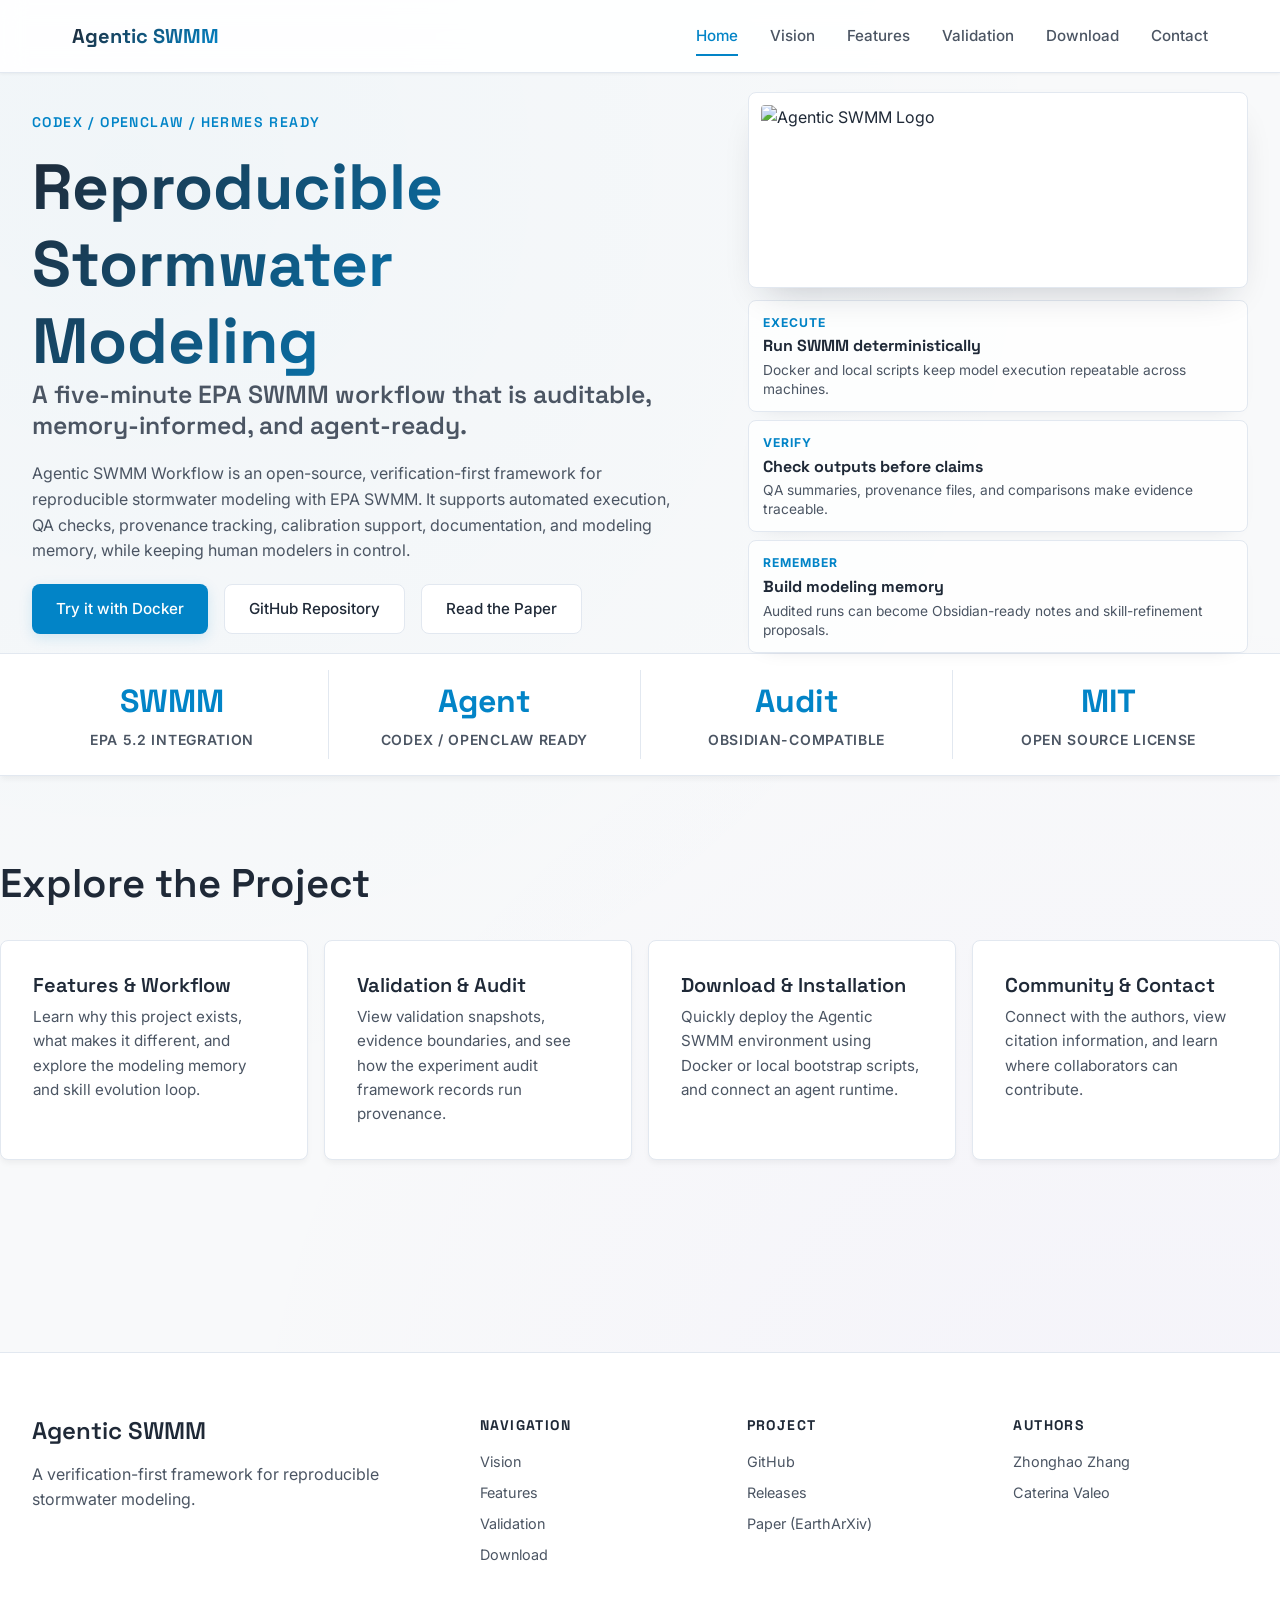
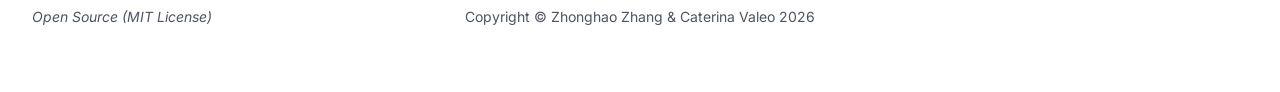
==== commit 27ed6082: "Redesign homepage density and hero layout" ====
--- a/index.html
+++ b/index.html
@@ -25,7 +25,7 @@
         rel="stylesheet">
 
     <!-- CSS -->
-    <link rel="stylesheet" href="styles.css?v=denser-homepage">
+    <link rel="stylesheet" href="styles.css">
 </head>
 
 <body>
@@ -88,7 +88,7 @@
                         </div>
                     </div>
                 </div>
-                <div class="stats-grid compact-stats">
+                <div class="stats-grid hero-stats">
                     <div class="stat-item">
                         <span class="stat-number">SWMM</span>
                         <span class="stat-label">EPA 5.2 Integration</span>
--- a/styles.css
+++ b/styles.css
@@ -183,9 +183,9 @@
 }
 
 .nav-container {
-    max-width: 1500px;
+    max-width: 1200px;
     margin: 0 auto;
-    padding: 0 clamp(1.5rem, 5vw, 4rem);
+    padding: 0 var(--space-md);
     display: flex;
     justify-content: space-between;
     align-items: center;
@@ -245,9 +245,9 @@
 
 /* Layout Containers */
 .container {
-    max-width: 1500px;
+    max-width: 1280px;
     margin: 0 auto;
-    padding: 0 clamp(1.5rem, 5vw, 4rem);
+    padding: 0 var(--space-md);
 }
 
 .section {
@@ -426,8 +426,8 @@
 
 .hero-layout {
     display: grid;
-    grid-template-columns: minmax(0, 1.15fr) minmax(460px, 0.85fr);
-    gap: clamp(2rem, 4vw, 4.5rem);
+    grid-template-columns: minmax(0, 1fr) minmax(360px, 500px);
+    gap: 2.5rem;
     align-items: center;
 }
 
@@ -436,8 +436,8 @@
 }
 
 .hero-content h1 {
-    font-size: clamp(3.25rem, 4.4vw, 5.25rem);
-    max-width: 13ch;
+    font-size: clamp(3rem, 5vw, 4.5rem);
+    max-width: 11ch;
 }
 
 .hero-tagline {
@@ -455,7 +455,7 @@
     font-size: 1rem;
     color: var(--text-secondary);
     margin-bottom: 1.25rem;
-    max-width: 72ch;
+    max-width: 64ch;
 }
 
 .hero-subtitle {
@@ -631,16 +631,14 @@
     box-shadow: 0 4px 6px -1px rgba(0, 0, 0, 0.05);
 }
 
-.compact-stats {
+.hero-stats {
     grid-column: 1 / -1;
     margin-top: 0;
-    width: 100%;
-    max-width: 1500px;
-    margin-left: 0;
-    justify-self: center;
-    border-left: 1px solid var(--border-subtle);
-    border-right: 1px solid var(--border-subtle);
-    border-radius: var(--radius-md);
+    width: 100vw;
+    margin-left: calc(50% - 50vw);
+    border-left: 0;
+    border-right: 0;
+    border-radius: 0;
 }
 
 .stat-item {
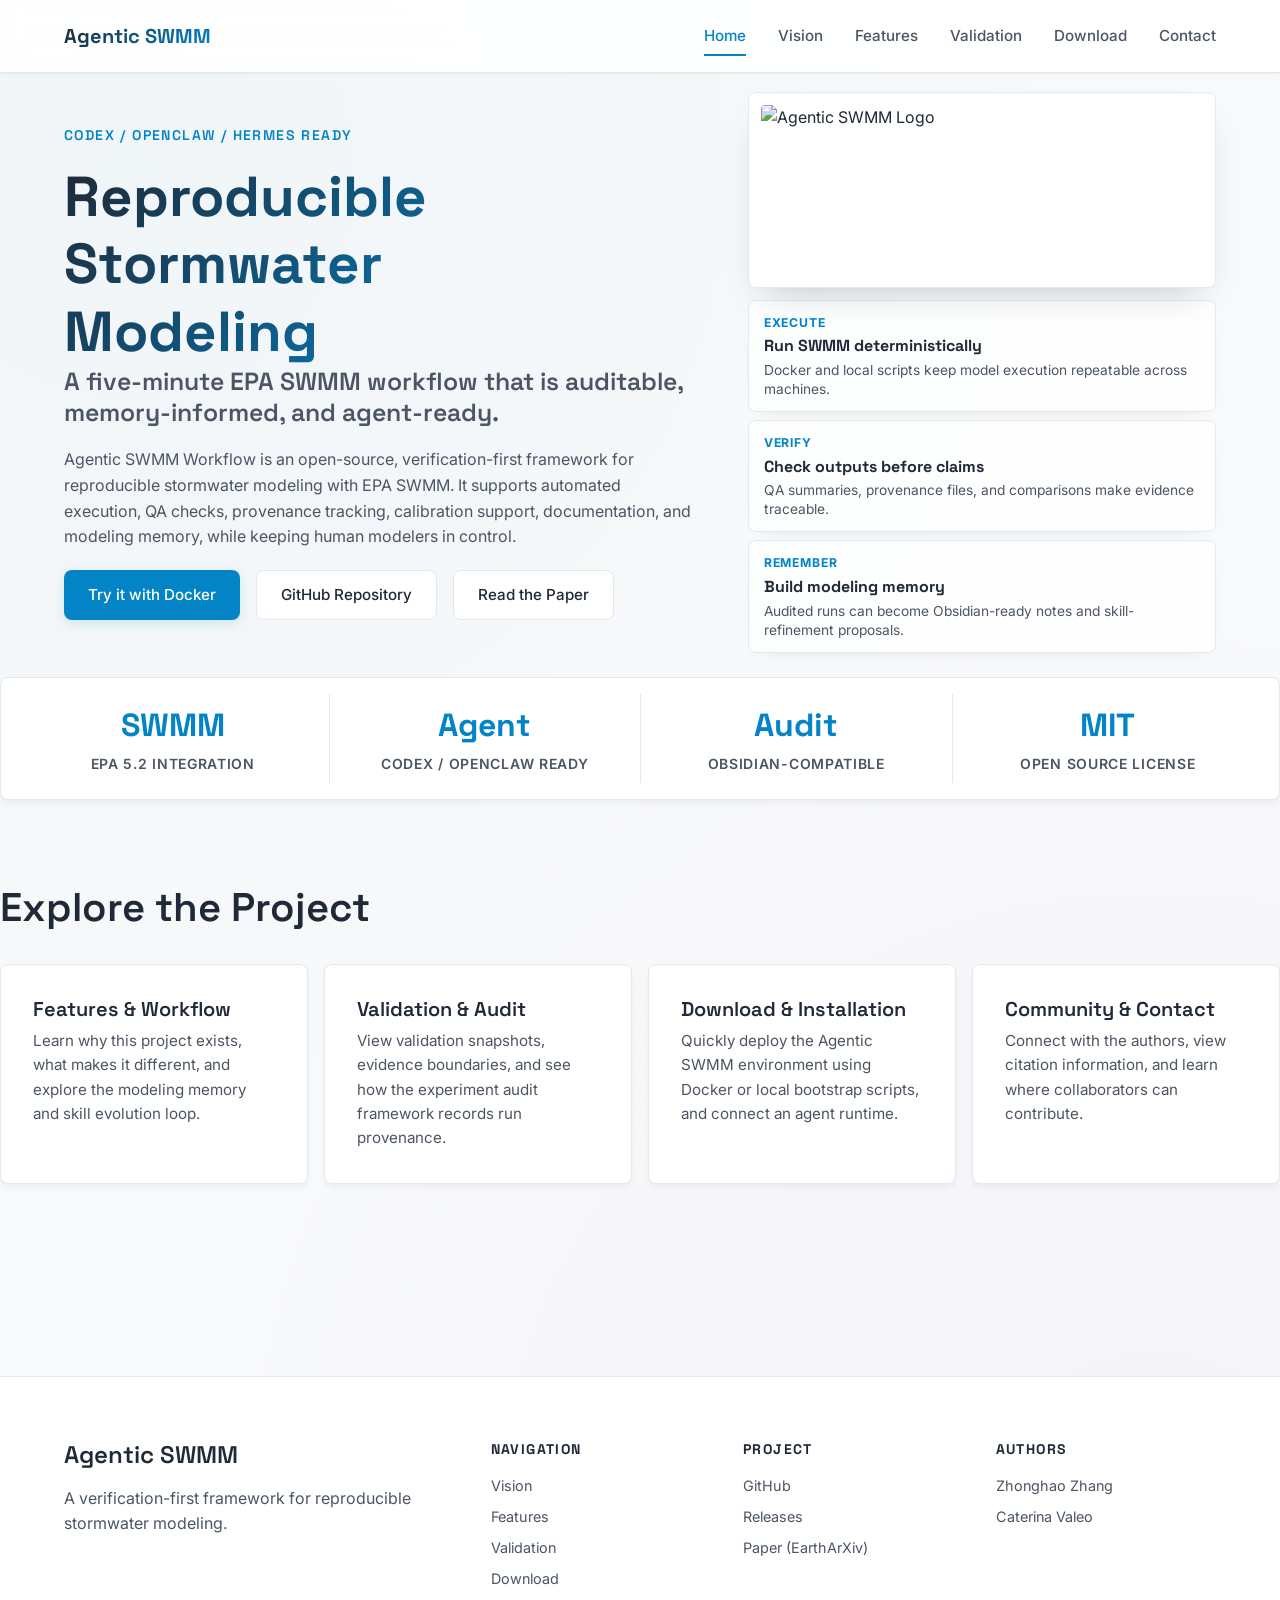
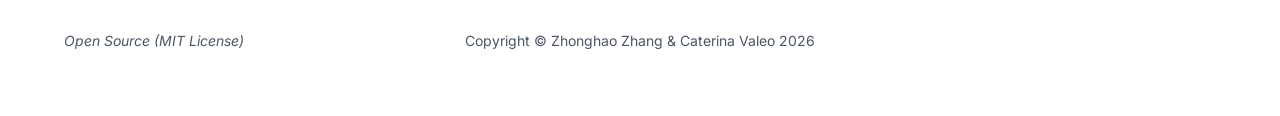
==== commit 3c07a156: "Fix wide homepage alignment" ====
--- a/index.html
+++ b/index.html
@@ -25,7 +25,7 @@
         rel="stylesheet">
 
     <!-- CSS -->
-    <link rel="stylesheet" href="styles.css">
+    <link rel="stylesheet" href="styles.css?v=denser-homepage">
 </head>
 
 <body>
@@ -88,7 +88,7 @@
                         </div>
                     </div>
                 </div>
-                <div class="stats-grid hero-stats">
+                <div class="stats-grid compact-stats">
                     <div class="stat-item">
                         <span class="stat-number">SWMM</span>
                         <span class="stat-label">EPA 5.2 Integration</span>
--- a/styles.css
+++ b/styles.css
@@ -183,9 +183,9 @@
 }
 
 .nav-container {
-    max-width: 1200px;
+    max-width: 1500px;
     margin: 0 auto;
-    padding: 0 var(--space-md);
+    padding: 0 clamp(1.5rem, 5vw, 4rem);
     display: flex;
     justify-content: space-between;
     align-items: center;
@@ -245,9 +245,9 @@
 
 /* Layout Containers */
 .container {
-    max-width: 1280px;
+    max-width: 1500px;
     margin: 0 auto;
-    padding: 0 var(--space-md);
+    padding: 0 clamp(1.5rem, 5vw, 4rem);
 }
 
 .section {
@@ -426,8 +426,8 @@
 
 .hero-layout {
     display: grid;
-    grid-template-columns: minmax(0, 1fr) minmax(360px, 500px);
-    gap: 2.5rem;
+    grid-template-columns: minmax(0, 1.15fr) minmax(460px, 0.85fr);
+    gap: clamp(2rem, 4vw, 4.5rem);
     align-items: center;
 }
 
@@ -436,8 +436,8 @@
 }
 
 .hero-content h1 {
-    font-size: clamp(3rem, 5vw, 4.5rem);
-    max-width: 11ch;
+    font-size: clamp(3.25rem, 4.4vw, 5.25rem);
+    max-width: 13ch;
 }
 
 .hero-tagline {
@@ -455,7 +455,7 @@
     font-size: 1rem;
     color: var(--text-secondary);
     margin-bottom: 1.25rem;
-    max-width: 64ch;
+    max-width: 72ch;
 }
 
 .hero-subtitle {
@@ -631,14 +631,16 @@
     box-shadow: 0 4px 6px -1px rgba(0, 0, 0, 0.05);
 }
 
-.hero-stats {
+.compact-stats {
     grid-column: 1 / -1;
-    margin-top: 0;
-    width: 100vw;
-    margin-left: calc(50% - 50vw);
-    border-left: 0;
-    border-right: 0;
-    border-radius: 0;
+    margin-top: 1.5rem;
+    width: 100%;
+    max-width: 1500px;
+    margin-left: 0;
+    justify-self: center;
+    border-left: 1px solid var(--border-subtle);
+    border-right: 1px solid var(--border-subtle);
+    border-radius: var(--radius-md);
 }
 
 .stat-item {
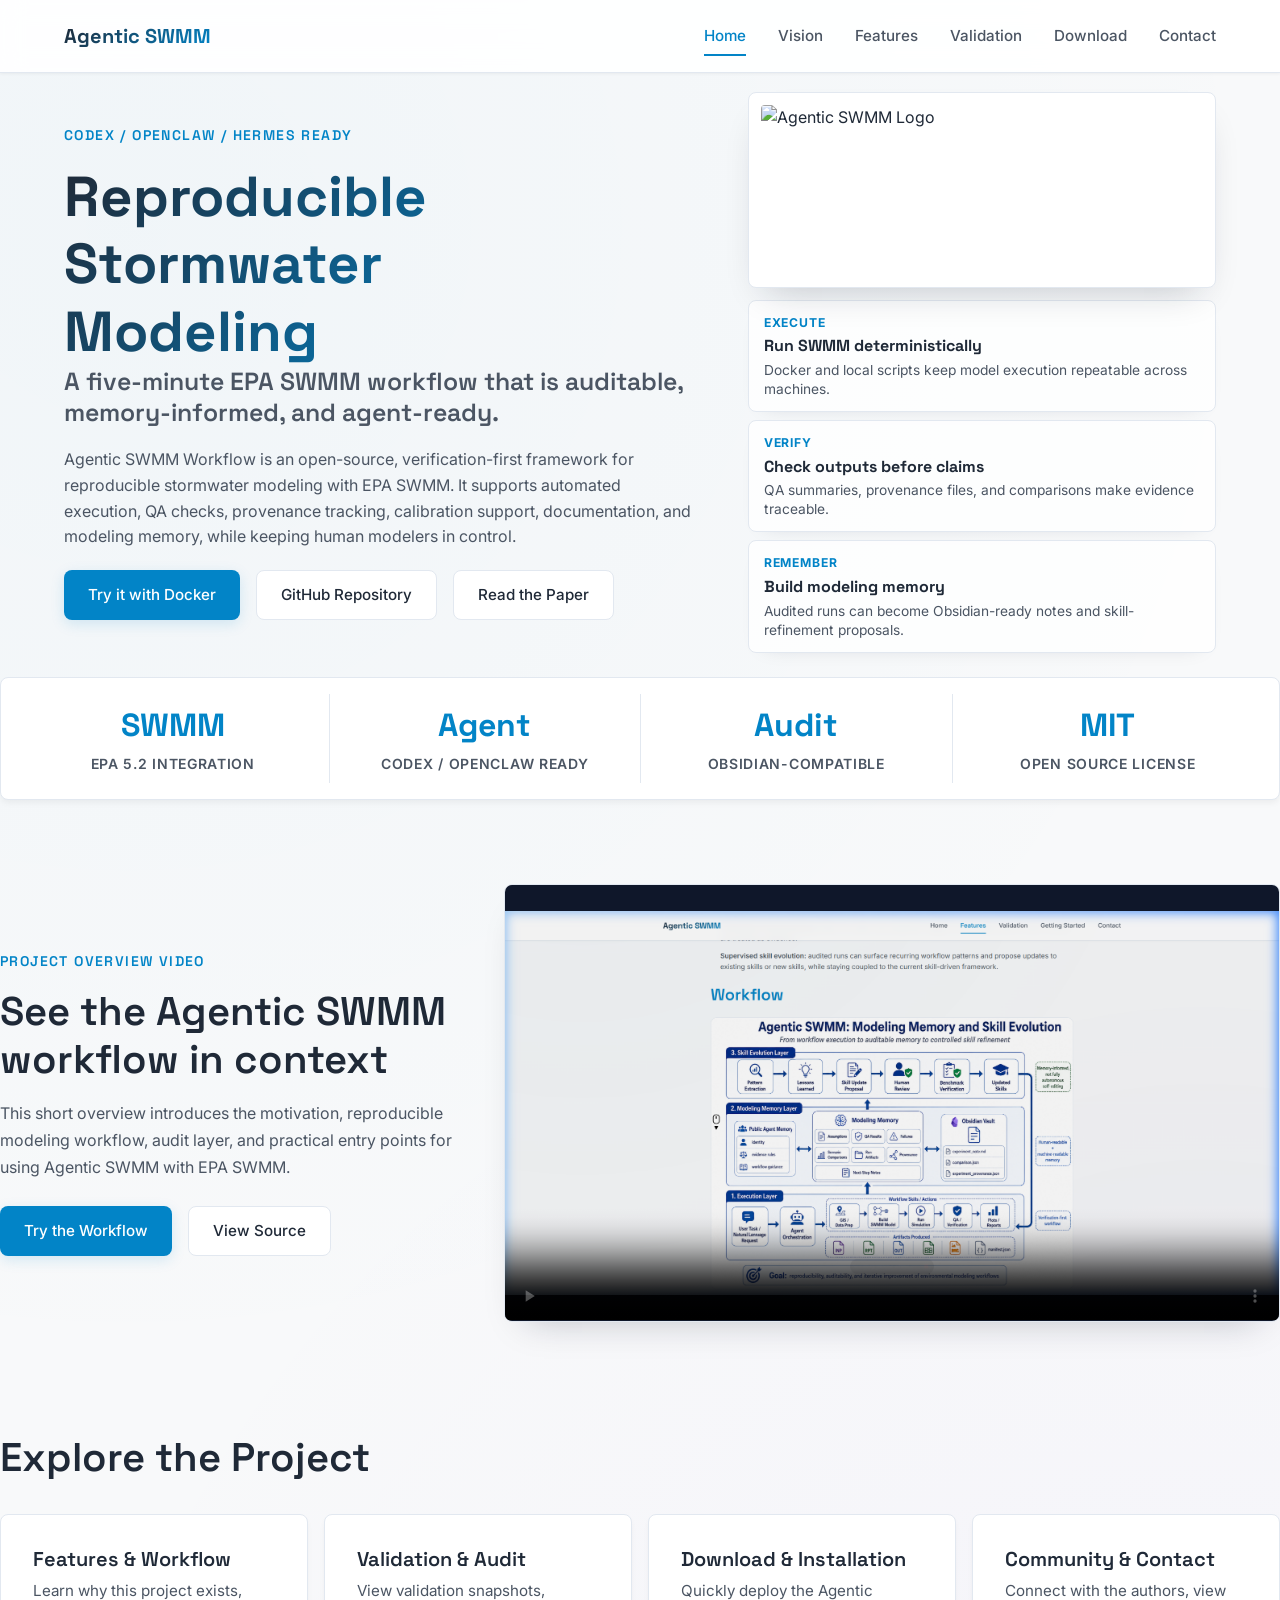
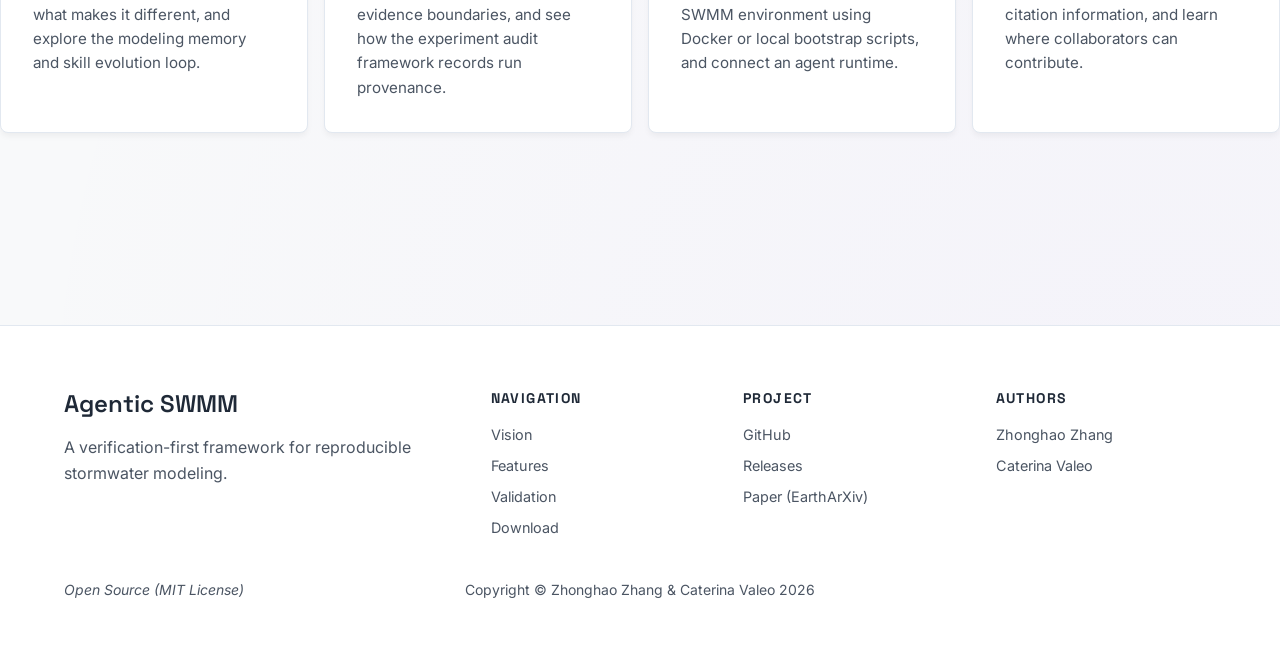
==== commit 1564faff: "Add homepage overview video" ====
--- a/index.html
+++ b/index.html
@@ -109,6 +109,27 @@
             </div>
         </section>
 
+        <!-- Project Video -->
+        <section class="section section-tight container video-section">
+            <div class="video-copy">
+                <span class="hero-tagline">Project Overview Video</span>
+                <h2>See the Agentic SWMM workflow in context</h2>
+                <p class="text-muted">
+                    This short overview introduces the motivation, reproducible modeling workflow, audit layer, and practical entry points for using Agentic SWMM with EPA SWMM.
+                </p>
+                <div class="btn-group video-actions">
+                    <a href="download.html" class="btn btn-primary">Try the Workflow</a>
+                    <a href="https://github.com/Zhonghao1995/agentic-swmm-workflow" target="_blank" class="btn btn-outline">View Source</a>
+                </div>
+            </div>
+            <div class="video-frame">
+                <video controls preload="metadata" poster="assets/preview1.png">
+                    <source src="assets/Agentic_SWMM_Workflow.mp4" type="video/mp4">
+                    Your browser does not support the video tag.
+                </video>
+            </div>
+        </section>
+
         <!-- Featured Actions -->
         <section class="section section-tight container">
             <h2>Explore the Project</h2>
--- a/styles.css
+++ b/styles.css
@@ -618,6 +618,43 @@
     font-size: 0.95rem;
 }
 
+/* Video */
+.video-section {
+    display: grid;
+    grid-template-columns: minmax(280px, 0.75fr) minmax(420px, 1.25fr);
+    gap: clamp(1.5rem, 3vw, 3rem);
+    align-items: center;
+}
+
+.video-copy h2 {
+    margin-bottom: 1rem;
+}
+
+.video-copy p {
+    font-size: 1rem;
+    line-height: 1.7;
+    max-width: 58ch;
+}
+
+.video-actions {
+    margin-top: 1.5rem;
+}
+
+.video-frame {
+    background: #fff;
+    border: 1px solid var(--border-subtle);
+    border-radius: var(--radius-md);
+    box-shadow: 0 18px 36px -22px rgba(15, 23, 42, 0.28);
+    overflow: hidden;
+}
+
+.video-frame video {
+    aspect-ratio: 16 / 9;
+    display: block;
+    width: 100%;
+    background: #0f172a;
+}
+
 /* Stats */
 .stats-grid {
     display: grid;
@@ -841,6 +878,10 @@
 
     .card-grid {
         grid-template-columns: repeat(2, minmax(0, 1fr));
+    }
+
+    .video-section {
+        grid-template-columns: 1fr;
     }
 }
 
@@ -967,6 +1008,10 @@
         grid-template-columns: 1fr;
     }
 
+    .video-actions {
+        flex-direction: column;
+    }
+
     .copyright {
         grid-template-columns: 1fr;
         text-align: center;
